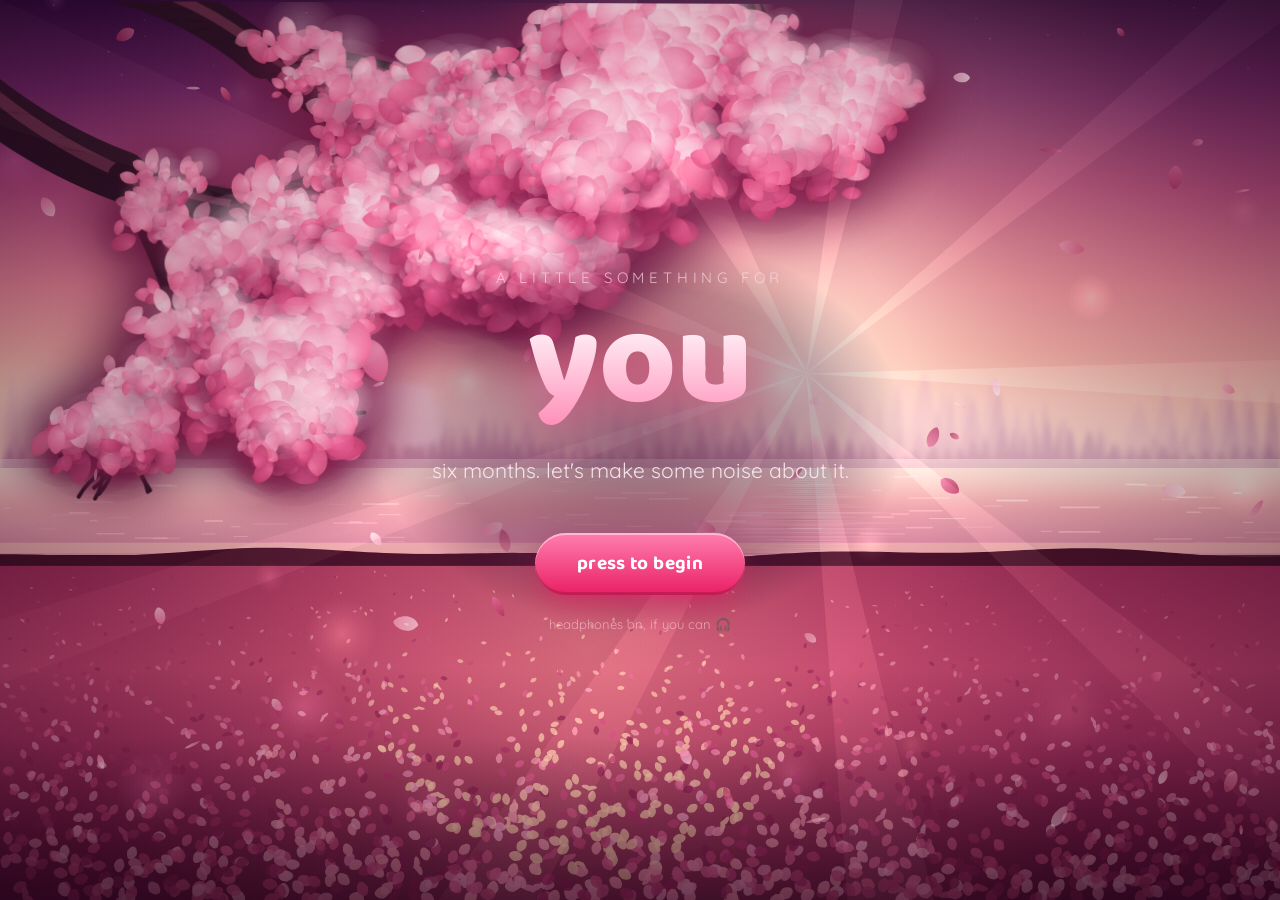
==== index.html @ 4b6cdfad "six month anniversary gift: rhythm game in three acts A love-themed browser game ending in a gift bo" ====
<!DOCTYPE html>
<html lang="en">
<head>
<meta charset="utf-8">
<meta name="viewport" content="width=device-width, initial-scale=1, viewport-fit=cover">
<title>♡</title>
<meta name="description" content="A little something for you.">
<link rel="preconnect" href="https://fonts.googleapis.com">
<link rel="preconnect" href="https://fonts.gstatic.com" crossorigin>
<link href="https://fonts.googleapis.com/css2?family=Baloo+2:wght@500;700;800&family=Quicksand:wght@400;500;600;700&family=Playfair+Display:ital,wght@0,600;0,800;1,600&display=swap" rel="stylesheet">
<link rel="stylesheet" href="style.css">
<link rel="icon" href="data:image/svg+xml,<svg xmlns='http://www.w3.org/2000/svg' viewBox='0 0 100 100'><text y='.9em' font-size='90'>💗</text></svg>">
</head>
<body>

<!-- ============ persistent canvas backdrop ============ -->
<canvas id="scene"></canvas>

<!-- ============ 1. TITLE ============ -->
<section id="screen-title" class="screen is-active">
  <div class="title-inner">
    <p class="eyebrow" data-slot="eyebrow">a little something for</p>
    <h1 class="title-name" data-slot="name">you</h1>
    <p class="title-sub" data-slot="tagline">six months. let's make some noise about it.</p>
    <button id="btn-start" class="btn btn-primary">
      <span>press to begin</span>
    </button>
    <p class="title-hint">headphones on, if you can 🎧</p>
  </div>
</section>

<!-- ============ 2. HOW TO PLAY ============ -->
<section id="screen-howto" class="screen">
  <div class="howto-inner">
    <h2 class="howto-title">how to play</h2>
    <ol class="howto-list">
      <li><b>Hearts float in</b> and shrink toward the big heart in the middle.</li>
      <li><b>Click</b> (or hit <kbd>Space</kbd>) the exact moment a heart lands on it.</li>
      <li>Stay on the beat and the <b>love meter</b> fills.</li>
      <li>Fill it &mdash; but the song is only <b>act one</b>&hellip; 👀🎁</li>
    </ol>
    <button id="btn-play" class="btn btn-primary"><span>i'm ready</span></button>
    <button id="btn-calibrate" class="btn btn-ghost btn-sm">audio feels off? calibrate &rarr;</button>
  </div>
</section>

<!-- ============ 3. GAME HUD ============ -->
<section id="screen-game" class="screen">
  <div class="hud hud-top">
    <div class="meter">
      <div class="meter-label">love meter</div>
      <div class="meter-track">
        <div class="meter-fill" id="meter-fill"></div>
        <div class="meter-shine"></div>
      </div>
      <div class="meter-pct" id="meter-pct">0%</div>
    </div>
  </div>

  <div class="combo-wrap">
    <div class="combo" id="combo"><span id="combo-num">0</span><i>combo</i></div>
  </div>

  <div class="judge" id="judge"></div>

  <div class="hud hud-bottom">
    <div class="countin" id="countin"></div>
  </div>

  <button id="btn-quit" class="btn-quit" title="start over">↺</button>
</section>

<!-- ============ 3.5 STAGE INTERLUDES (acts II & III) ============ -->
<section id="screen-stage" class="screen">
  <div id="stage-card" class="stage-card">
    <h2 class="stage-title"></h2>
    <p class="stage-sub"></p>
  </div>
</section>

<!-- ============ 4. RESULT (miss) ============ -->
<section id="screen-result" class="screen">
  <div class="result-inner">
    <h2 class="result-title" id="result-title">so close!</h2>
    <p class="result-sub" id="result-sub"></p>
    <div class="result-stats" id="result-stats"></div>
    <button id="btn-retry" class="btn btn-primary"><span>one more time</span></button>
  </div>
</section>

<!-- ============ 5. GIFT BOX ============ -->
<section id="screen-gift" class="screen">
  <p class="gift-prompt" id="gift-prompt">you did it. 💗</p>

  <div class="gift-stage">
    <div class="gift-glow" id="gift-glow"></div>

    <!-- the float wrapper bobs; box and bow ride it together -->
    <div class="gift-float" id="gift-float">
      <div class="giftbox" id="giftbox">
        <!-- lid -->
        <div class="lid" id="lid">
          <div class="lid-top"></div>
          <div class="lid-side lid-front"></div>
          <div class="lid-side lid-back"></div>
          <div class="lid-side lid-left"></div>
          <div class="lid-side lid-right"></div>
        </div>

        <!-- ribbon straps: two across the lid top, four wrapping the sides -->
        <div class="ribbons" id="ribbons">
          <div class="ribbon rtop rtop-x"></div>
          <div class="ribbon rtop rtop-y"></div>
          <div class="ribbon rdrop rd-f"></div>
          <div class="ribbon rdrop rd-b"></div>
          <div class="ribbon rdrop rd-l"></div>
          <div class="ribbon rdrop rd-r"></div>
        </div>

        <!-- base -->
        <div class="base">
          <div class="base-face base-front"></div>
          <div class="base-face base-back"></div>
          <div class="base-face base-left"></div>
          <div class="base-face base-right"></div>
          <div class="base-inner"></div>
        </div>
      </div>

      <!-- the bow is a 2D overlay pinned above the lid: the camera never
           moves, so it reads as sitting on the box — and dragging it is
           plain 2D math instead of a fight with rotation matrices -->
      <div class="bow" id="bow">
        <div class="bow-loop bow-l"></div>
        <div class="bow-loop bow-r"></div>
        <div class="bow-tail bow-tl"></div>
        <div class="bow-tail bow-tr"></div>
        <div class="bow-knot"></div>
      </div>
    </div>
  </div>

  <p class="gift-hint" id="gift-hint">drag the bow to untie it</p>
</section>

<!-- ============ 6. REVEAL ============ -->
<section id="screen-reveal" class="screen">
  <div class="reveal-inner">
    <h1 class="reveal-head">
      <span class="rw">HAPPY</span>
      <span class="rw">6&nbsp;MONTH</span>
      <span class="rw rw-gold">ANNIVERSARY</span>
      <span class="rw rw-bang">!!!!</span>
    </h1>

    <p class="reveal-note" data-slot="note"></p>

    <!-- golden ticket -->
    <div class="ticket-wrap">
      <div class="ticket" id="ticket">
        <div class="ticket-shine"></div>
        <div class="ticket-edge ticket-edge-l"></div>
        <div class="ticket-edge ticket-edge-r"></div>
        <div class="ticket-body">
          <div class="ticket-rule"></div>
          <p class="ticket-kicker">✦ GOLDEN TICKET ✦</p>
          <h2 class="ticket-title" data-slot="ticketTitle">ONE&nbsp;KISS</h2>
          <p class="ticket-fine" data-slot="ticketFine">(or more 😉)</p>
          <div class="ticket-rule"></div>
          <p class="ticket-terms" data-slot="ticketTerms">
            This ticket entitles the bearer to redeem the above,
            at any time, in any place, no questions asked.
            Non-transferable. Infinitely renewable. Never expires.
          </p>
          <div class="ticket-foot">
            <span data-slot="ticketSerial">№ 000000</span>
            <span data-slot="ticketSigned">signed, me</span>
          </div>
        </div>
      </div>
    </div>

    <button id="btn-again" class="btn btn-ghost btn-sm">play it again ↺</button>
  </div>
</section>

<!-- ============ calibration ============ -->
<section id="screen-cal" class="screen">
  <div class="cal-inner">
    <h2 class="howto-title">calibration</h2>
    <p class="cal-copy">Tap <kbd>Space</kbd> or click on every beat. I'll measure your delay and correct for it.</p>
    <div class="cal-dot" id="cal-dot"></div>
    <p class="cal-read" id="cal-read">taps: 0</p>
    <div class="cal-btns">
      <button id="btn-cal-save" class="btn btn-primary"><span>save &amp; back</span></button>
      <button id="btn-cal-reset" class="btn btn-ghost btn-sm">reset to 0ms</button>
    </div>
  </div>
</section>

<script src="js/config.js"></script>
<script src="js/audio.js"></script>
<script src="js/song.js"></script>
<script src="js/beatmap.js"></script>
<script src="js/scene.js"></script>
<script src="js/game.js"></script>
<script src="js/stages.js"></script>
<script src="js/gift.js"></script>
<script src="js/main.js"></script>
</body>
</html>
---- style.css ----
/* ==========================================================================
   style.css
   ========================================================================== */

:root{
  --pink:#ff5c94;
  --pink-lt:#ffa8c8;
  --pink-dk:#c8134f;
  --gold:#ffd66b;
  --gold-dk:#c9922a;
  --cream:#fff3f7;
  --ink:#2a0a20;

  --font-disp:'Baloo 2',system-ui,sans-serif;
  --font-body:'Quicksand',system-ui,sans-serif;
  --font-tick:'Playfair Display',Georgia,serif;

  --ease-out:cubic-bezier(.22,.9,.3,1);
  --ease-back:cubic-bezier(.34,1.56,.64,1);
}

*,*::before,*::after{box-sizing:border-box;margin:0;padding:0}

html,body{height:100%}

body{
  font-family:var(--font-body);
  background:#150a2b;
  color:var(--cream);
  overflow:hidden;
  -webkit-font-smoothing:antialiased;
  text-rendering:optimizeLegibility;
  user-select:none;
  -webkit-user-select:none;
  touch-action:manipulation;
}

#scene{position:fixed;inset:0;width:100%;height:100%;z-index:0;display:block}

kbd{
  font-family:var(--font-body);font-weight:700;font-size:.85em;
  background:rgba(255,255,255,.16);border:1px solid rgba(255,255,255,.28);
  border-radius:6px;padding:.1em .45em;
}

/* ==========================================================================
   screens
   ========================================================================== */

.screen{
  position:fixed;inset:0;z-index:2;
  display:flex;align-items:center;justify-content:center;
  flex-direction:column;
  padding:clamp(16px,4vh,48px);
  opacity:0;visibility:hidden;pointer-events:none;
  transform:translateY(14px) scale(.985);
  transition:opacity .5s var(--ease-out),transform .5s var(--ease-out),visibility .5s;
}
.screen.is-active{
  opacity:1;visibility:visible;pointer-events:auto;
  transform:none;
}
/* the game screen must not eat clicks meant for the canvas */
#screen-game{pointer-events:none}
#screen-game .btn-quit{pointer-events:auto}

/* ==========================================================================
   buttons
   ========================================================================== */

.btn{
  position:relative;
  font-family:var(--font-disp);font-weight:700;
  font-size:clamp(15px,1.5vw,19px);
  letter-spacing:.02em;
  border:none;cursor:pointer;
  border-radius:999px;
  padding:.85em 2.2em;
  color:#fff;
  background:linear-gradient(180deg,#ff7fae,#e91e63);
  box-shadow:
    0 2px 0 rgba(255,255,255,.45) inset,
    0 -3px 0 rgba(0,0,0,.16) inset,
    0 12px 28px -8px rgba(233,30,99,.75),
    0 0 0 0 rgba(255,120,170,.6);
  transition:transform .18s var(--ease-back),box-shadow .3s ease,filter .2s ease;
  overflow:hidden;
}
.btn span{position:relative;z-index:1}
.btn::after{
  content:'';position:absolute;inset:0;
  background:linear-gradient(105deg,transparent 35%,rgba(255,255,255,.42) 50%,transparent 65%);
  transform:translateX(-130%);
}
.btn:hover:not(:disabled)::after{transform:translateX(130%);transition:transform .75s var(--ease-out)}
.btn:hover:not(:disabled){transform:translateY(-2px) scale(1.035)}
.btn:active:not(:disabled){transform:translateY(1px) scale(.98)}
.btn:disabled{cursor:default;filter:saturate(.6) brightness(.85)}
.btn.is-loading{animation:pulseBtn 1.1s ease-in-out infinite}
@keyframes pulseBtn{50%{filter:brightness(1.15)}}

.btn-ghost{
  background:transparent;
  box-shadow:0 0 0 1.5px rgba(255,255,255,.35) inset;
  color:rgba(255,255,255,.85);
}
.btn-ghost:hover:not(:disabled){box-shadow:0 0 0 1.5px rgba(255,255,255,.7) inset}
.btn-sm{font-size:13px;padding:.6em 1.4em;font-weight:600}

.btn-quit{
  position:absolute;top:18px;right:18px;
  width:38px;height:38px;border-radius:50%;
  border:1px solid rgba(255,255,255,.25);
  background:rgba(20,0,25,.3);color:rgba(255,255,255,.7);
  font-size:19px;line-height:1;cursor:pointer;
  backdrop-filter:blur(6px);
  transition:.2s;
}
.btn-quit:hover{background:rgba(255,255,255,.16);color:#fff;transform:rotate(-90deg)}

/* ==========================================================================
   1 · title
   ========================================================================== */

.title-inner{
  text-align:center;max-width:640px;
  padding:clamp(28px,5vh,52px) clamp(30px,6vw,80px);
  border-radius:40px;
  /* soft pool of dusk behind the type so it holds up over the bright fog */
  background:radial-gradient(ellipse 62% 58% at 50% 46%,rgba(46,6,38,.52),rgba(46,6,38,.30) 55%,transparent 75%);
}

.eyebrow{
  font-size:clamp(12px,1.4vw,15px);
  letter-spacing:.32em;text-transform:uppercase;
  color:rgba(255,220,235,.72);
  margin-bottom:.9em;
  animation:fadeUp .8s var(--ease-out) both;
}

.title-name{
  font-family:var(--font-disp);font-weight:800;
  font-size:clamp(52px,11vw,132px);
  line-height:.95;
  background:linear-gradient(180deg,#fff 8%,#ffd3e4 45%,#ff8fb8 100%);
  -webkit-background-clip:text;background-clip:text;
  -webkit-text-fill-color:transparent;
  filter:drop-shadow(0 6px 26px rgba(255,60,130,.6));
  margin-bottom:.22em;
  animation:fadeUp .9s .1s var(--ease-out) both;
}

.title-sub{
  font-size:clamp(15px,1.9vw,21px);
  color:rgba(255,235,245,.9);
  margin-bottom:2.2em;line-height:1.5;
  animation:fadeUp .9s .2s var(--ease-out) both;
}

#btn-start{animation:fadeUp .9s .32s var(--ease-out) both}

.title-hint{
  margin-top:1.6em;font-size:13px;
  color:rgba(255,225,240,.55);
  animation:fadeUp .9s .45s var(--ease-out) both;
}

@keyframes fadeUp{from{opacity:0;transform:translateY(22px)}to{opacity:1;transform:none}}

/* ==========================================================================
   2 · how to play
   ========================================================================== */

.howto-inner{
  max-width:520px;text-align:left;
  background:rgba(40,8,45,.42);
  border:1px solid rgba(255,255,255,.14);
  border-radius:24px;
  padding:clamp(24px,4vw,42px);
  backdrop-filter:blur(14px);
  box-shadow:0 30px 70px -30px rgba(0,0,0,.7);
}
.howto-title{
  font-family:var(--font-disp);font-weight:800;
  font-size:clamp(26px,3.4vw,36px);
  text-align:center;margin-bottom:.7em;
  color:#fff;
}
.howto-list{list-style:none;counter-reset:h}
.howto-list li{
  counter-increment:h;
  position:relative;padding-left:2.6em;margin-bottom:1.05em;
  font-size:clamp(14px,1.6vw,16.5px);line-height:1.55;
  color:rgba(255,240,248,.9);
}
.howto-list li::before{
  content:counter(h);
  position:absolute;left:0;top:-.05em;
  width:1.75em;height:1.75em;border-radius:50%;
  display:grid;place-items:center;
  font-family:var(--font-disp);font-weight:700;font-size:.9em;
  background:linear-gradient(180deg,#ff8fb6,#e91e63);
  color:#fff;box-shadow:0 4px 12px -4px rgba(233,30,99,.9);
}
.howto-list b{color:#fff;font-weight:700}
.howto-inner .btn-primary{display:block;margin:1.6em auto .6em}
#btn-calibrate{display:block;margin:0 auto}

/* ==========================================================================
   3 · game hud
   ========================================================================== */

.hud{position:absolute;left:0;right:0;display:flex;justify-content:center;padding:0 20px}
.hud-top{top:clamp(18px,3.5vh,34px)}
.hud-bottom{bottom:clamp(24px,6vh,60px)}

.meter{
  width:min(560px,80vw);text-align:center;
  padding:11px 26px 13px;border-radius:22px;
  /* the canopy sits right behind this — it needs its own ground to read on */
  background:rgba(28,4,26,.36);
  border:1px solid rgba(255,255,255,.11);
  backdrop-filter:blur(10px);
}
.meter-label{
  font-size:11px;letter-spacing:.3em;text-transform:uppercase;
  color:rgba(255,225,240,.82);margin-bottom:.65em;
  text-shadow:0 1px 5px rgba(40,0,30,.95),0 0 14px rgba(40,0,30,.8);
}
.meter-track{
  position:relative;height:16px;border-radius:999px;
  background:rgba(30,0,30,.42);
  border:1px solid rgba(255,255,255,.24);
  overflow:hidden;
  box-shadow:0 6px 20px -8px rgba(0,0,0,.7);
}
.meter-fill{
  position:absolute;inset:0 auto 0 0;width:0;
  border-radius:999px;
  background:linear-gradient(90deg,#ff9ec4,#ff3d7f 55%,#ff6ea8);
  box-shadow:0 0 18px rgba(255,70,140,.9);
  transition:width .16s var(--ease-out);
}
.meter-fill.full{
  background:linear-gradient(90deg,#ffd66b,#fff1b8 50%,#ffd66b);
  box-shadow:0 0 26px rgba(255,214,107,1);
  animation:meterFull .9s ease-in-out infinite;
}
@keyframes meterFull{50%{filter:brightness(1.25)}}
.meter-shine{
  position:absolute;inset:0;border-radius:999px;pointer-events:none;
  background:linear-gradient(180deg,rgba(255,255,255,.35),transparent 55%);
}
.meter-pct{
  margin-top:.5em;font-family:var(--font-disp);font-weight:700;
  font-size:14px;color:rgba(255,235,245,.95);
  font-variant-numeric:tabular-nums;
  text-shadow:0 1px 5px rgba(40,0,30,.95),0 0 14px rgba(40,0,30,.8);
}

.combo-wrap{
  position:absolute;left:50%;top:50%;
  transform:translate(-50%,-50%) translateY(clamp(150px,20vh,230px));
  pointer-events:none;
}
.combo{
  display:flex;flex-direction:column;align-items:center;gap:.1em;
  opacity:0;transform:scale(.7);
  transition:opacity .25s ease,transform .25s var(--ease-back);
}
.combo.on{opacity:1;transform:none}
.combo span{
  font-family:var(--font-disp);font-weight:800;
  font-size:clamp(38px,5.5vw,62px);line-height:1;
  color:#fff;
  text-shadow:0 0 24px rgba(255,90,150,.95),0 4px 0 rgba(200,19,79,.6),0 3px 18px rgba(74,0,46,.8);
  font-variant-numeric:tabular-nums;
}
.combo i{
  font-style:normal;font-size:11px;letter-spacing:.34em;text-transform:uppercase;
  color:rgba(255,220,235,.78);
}
.combo.bump span{animation:comboBump .32s var(--ease-back)}
@keyframes comboBump{0%{transform:scale(1.42) rotate(-3deg)}100%{transform:none}}

.judge{
  position:absolute;left:50%;top:50%;
  transform:translate(-50%,-50%) translateY(clamp(-230px,-19vh,-140px));
  font-family:var(--font-disp);font-weight:800;
  font-size:clamp(24px,3.6vw,44px);
  letter-spacing:.04em;
  opacity:0;pointer-events:none;white-space:nowrap;
}
.judge.pop{animation:judgePop .62s var(--ease-out)}
@keyframes judgePop{
  0%{opacity:0;transform:translate(-50%,-50%) translateY(clamp(-210px,-17vh,-124px)) scale(.6)}
  22%{opacity:1;transform:translate(-50%,-50%) translateY(clamp(-236px,-19.5vh,-146px)) scale(1.12)}
  60%{opacity:1}
  100%{opacity:0;transform:translate(-50%,-50%) translateY(clamp(-268px,-23vh,-172px)) scale(1)}
}
.j-perfect{color:#fff6a8;text-shadow:0 0 30px rgba(255,214,80,1),0 3px 0 rgba(180,120,0,.5),0 2px 16px rgba(74,0,46,.85)}
.j-great{color:#ffd9ea;text-shadow:0 0 24px rgba(255,120,190,1),0 2px 14px rgba(74,0,46,.85)}
.j-good{color:#e6f0ff;text-shadow:0 0 18px rgba(160,200,255,.9),0 2px 14px rgba(74,0,46,.85)}
.j-miss,.j-stray{color:rgba(255,232,240,.85);font-size:clamp(18px,2.4vw,28px);text-shadow:0 2px 12px rgba(74,0,46,.9)}

.countin{
  font-family:var(--font-disp);font-size:clamp(26px,4vw,44px);
  letter-spacing:.25em;color:rgba(255,255,255,.9);
  opacity:0;transition:opacity .2s;
  text-shadow:0 0 22px rgba(255,90,150,.9);
}
.countin.on{opacity:1}

/* ==========================================================================
   3.5 · stage interludes
   ========================================================================== */

/* the stage screen itself is transparent — gameplay happens on the overlay
   canvas; only the act cards live in the DOM */
#screen-stage{pointer-events:none;background:none}

.stage-card{
  text-align:center;
  padding:clamp(22px,4vw,40px) clamp(34px,6vw,64px);
  border-radius:26px;
  background:rgba(40,4,34,.62);
  border:1px solid rgba(255,255,255,.16);
  backdrop-filter:blur(12px);
  box-shadow:0 30px 80px -30px rgba(0,0,0,.8);
  opacity:0;transform:translateY(16px) scale(.94);
  transition:opacity .38s var(--ease-out),transform .38s var(--ease-back);
}
.stage-card.on{opacity:1;transform:none}
.stage-title{
  font-family:var(--font-disp);font-weight:800;
  font-size:clamp(28px,4.2vw,44px);color:#fff;
  text-shadow:0 0 26px rgba(255,90,150,.9);
  margin-bottom:.2em;
}
.stage-sub{
  font-size:clamp(14px,1.7vw,17px);
  color:rgba(255,238,246,.92);
}

/* ==========================================================================
   4 · result
   ========================================================================== */

.result-inner{
  text-align:center;max-width:560px;
  background:rgba(40,8,45,.45);
  border:1px solid rgba(255,255,255,.14);
  border-radius:24px;padding:clamp(26px,4vw,44px);
  backdrop-filter:blur(14px);
  box-shadow:0 30px 70px -30px rgba(0,0,0,.7);
}
.result-title{
  font-family:var(--font-disp);font-weight:800;
  font-size:clamp(30px,4.4vw,46px);color:#fff;margin-bottom:.25em;
}
.result-sub{color:rgba(255,235,245,.82);margin-bottom:1.6em;font-size:15px}
.result-stats{
  display:flex;flex-wrap:wrap;justify-content:center;gap:.7em;margin-bottom:1.8em;
}
.stat{
  min-width:78px;padding:.7em .5em;border-radius:14px;
  background:rgba(255,255,255,.08);
  border:1px solid rgba(255,255,255,.12);
}
.stat b{
  display:block;font-family:var(--font-disp);font-size:22px;color:#fff;
  font-variant-numeric:tabular-nums;
}
.stat i{
  display:block;font-style:normal;font-size:10.5px;letter-spacing:.14em;
  text-transform:uppercase;color:rgba(255,225,240,.65);margin-top:.25em;
}

/* ==========================================================================
   5 · the gift box  (3-D)
   ========================================================================== */

#screen-gift{gap:clamp(18px,4vh,44px)}

.gift-prompt{
  font-family:var(--font-disp);font-weight:700;
  font-size:clamp(22px,3.2vw,34px);color:#fff;
  text-shadow:0 0 26px rgba(255,90,150,.85);
  transition:opacity .4s ease,transform .4s ease;
}
.gift-prompt.hide{opacity:0;transform:translateY(-12px)}

.gift-stage{
  position:relative;
  width:min(360px,80vw);height:min(340px,44vh);
  perspective:1200px;
  display:grid;place-items:center;
}

.gift-glow{
  position:absolute;left:50%;top:44%;
  width:340px;height:340px;transform:translate(-50%,-50%);
  border-radius:50%;opacity:0;pointer-events:none;
  background:radial-gradient(circle,rgba(255,245,200,.95) 0%,rgba(255,190,120,.5) 32%,rgba(255,120,180,0) 68%);
  transition:opacity .35s ease;
}
.gift-glow.on{opacity:1;animation:glowOut 1.4s var(--ease-out) forwards}
@keyframes glowOut{
  0%{opacity:1;transform:translate(-50%,-50%) scale(.4)}
  45%{opacity:1;transform:translate(-50%,-50%) scale(1.5)}
  100%{opacity:.35;transform:translate(-50%,-50%) scale(2.4)}
}

.gift-float{
  position:relative;width:220px;height:220px;
  animation:boxIn 1s var(--ease-back) both,boxFloat 5s ease-in-out 1s infinite;
}
@keyframes boxIn{
  from{opacity:0;transform:translateY(70px) scale(.7)}
  to{opacity:1;transform:none}
}
@keyframes boxFloat{
  50%{transform:translateY(-12px)}
}

.giftbox{
  position:absolute;inset:0;
  transform-style:preserve-3d;
  transform:rotateX(16deg) rotateY(-22deg);
}

/* --- base ------------------------------------------------------------- */
.base{
  position:absolute;left:50%;top:50%;
  width:220px;height:150px;
  transform-style:preserve-3d;
  transform:translate(-50%,-50%) translateY(16px);
}
.base-face{
  position:absolute;left:0;top:0;width:220px;height:150px;
  background:linear-gradient(170deg,#ff6fa4 0%,#ee2f70 55%,#c1114c 100%);
  box-shadow:0 0 0 1px rgba(255,180,210,.35) inset;
}
.base-front{transform:translateZ(110px)}
.base-back{transform:translateZ(-110px) rotateY(180deg);filter:brightness(.6)}
.base-left{transform:rotateY(-90deg) translateZ(110px);filter:brightness(.74)}
.base-right{transform:rotateY(90deg) translateZ(110px);filter:brightness(.86)}
.base-inner{
  position:absolute;left:50%;top:50%;width:216px;height:216px;
  margin:-108px 0 0 -108px;
  transform:translateY(68px) rotateX(-90deg);
  background:radial-gradient(ellipse at 50% 45%,#4a0f2c 0%,#26061a 70%);
  box-shadow:0 0 60px rgba(255,200,120,.0) inset;
  transition:box-shadow .5s ease;
}
.giftbox.is-open .base-inner{box-shadow:0 0 90px 20px rgba(255,225,150,.85) inset}

/* --- lid -------------------------------------------------------------- */
.lid{
  position:absolute;left:50%;top:50%;
  width:238px;height:46px;
  transform-style:preserve-3d;
  transform:translate(-50%,-50%) translateY(-82px);
  cursor:grab;
  will-change:transform;
}
.lid.grabbed{cursor:grabbing}
.lid-side{
  position:absolute;left:0;top:0;width:238px;height:46px;
  background:linear-gradient(170deg,#ff85b3 0%,#f4407c 60%,#cf1858 100%);
  box-shadow:0 0 0 1px rgba(255,190,215,.4) inset;
}
.lid-front{transform:translateZ(119px)}
.lid-back{transform:translateZ(-119px) rotateY(180deg);filter:brightness(.6)}
.lid-left{transform:rotateY(-90deg) translateZ(119px);filter:brightness(.74)}
.lid-right{transform:rotateY(90deg) translateZ(119px);filter:brightness(.86)}
.lid-top{
  position:absolute;left:50%;top:50%;width:238px;height:238px;
  margin:-119px 0 0 -119px;
  transform:translateY(-23px) rotateX(-90deg);
  background:
    radial-gradient(ellipse at 32% 26%,rgba(255,255,255,.5) 0%,rgba(255,255,255,0) 52%),
    linear-gradient(140deg,#ff8ab6 0%,#f4457f 55%,#d31e5e 100%);
  box-shadow:0 0 0 1px rgba(255,200,220,.45) inset;
}

/* --- ribbons -----------------------------------------------------------
   Origin sits at the giftbox centre. Lid top plane is y = -105; the box
   bottom is y = +91, so the side drops are 196 tall. Each strap is its own
   plane, placed with an explicit 3D transform.
   ---------------------------------------------------------------------- */
.ribbons{
  position:absolute;left:50%;top:50%;width:0;height:0;
  transform-style:preserve-3d;
}
.ribbon{
  position:absolute;
  background:linear-gradient(90deg,#e8ad35 0%,#ffdf8a 30%,#ffcf55 50%,#ffdf8a 70%,#e8ad35 100%);
  box-shadow:0 0 0 1px rgba(255,246,214,.5) inset;
  transition:transform .8s var(--ease-out),opacity .7s ease;
}
/* two straps lying flat on the lid top */
.rtop-x{
  left:-119px;top:-19px;width:238px;height:38px;
  transform:translateY(-106px) rotateX(-90deg);
  background:linear-gradient(180deg,#e8ad35 0%,#ffdf8a 30%,#ffcf55 50%,#ffdf8a 70%,#e8ad35 100%);
}
.rtop-y{
  left:-19px;top:-119px;width:38px;height:238px;
  transform:translateY(-106px) rotateX(-90deg);
}
/* four drops wrapping the sides, one per face */
.rdrop{left:-19px;top:-105px;width:38px;height:196px}
.rd-f{transform:translateZ(120px)}
.rd-b{transform:translateZ(-120px) rotateY(180deg)}
.rd-l{transform:rotateY(-90deg) translateZ(120px)}
.rd-r{transform:rotateY(90deg) translateZ(120px);filter:brightness(.88)}
.rd-b{filter:brightness(.6)}
.rd-l{filter:brightness(.72)}

/* untie: top straps whip away in-plane, drops fall off their faces */
.ribbons.untied .rtop-x{transform:translateY(-106px) rotateX(-90deg) translateX(-520px) rotateZ(-30deg);opacity:0}
.ribbons.untied .rtop-y{transform:translateY(-106px) rotateX(-90deg) translateY(540px) rotateZ(24deg);opacity:0}
.ribbons.untied .rd-f{transform:translateZ(120px) translateY(330px) rotateZ(-16deg);opacity:0}
.ribbons.untied .rd-b{transform:translateZ(-120px) rotateY(180deg) translateY(330px) rotateZ(12deg);opacity:0}
.ribbons.untied .rd-l{transform:rotateY(-90deg) translateZ(120px) translateY(330px) rotateZ(18deg);opacity:0}
.ribbons.untied .rd-r{transform:rotateY(90deg) translateZ(120px) translateY(330px) rotateZ(-14deg);opacity:0}

/* --- the bow (2D overlay riding the float wrapper) --------------------- */
.bow{
  position:absolute;left:50.5%;top:-2px;
  width:0;height:0;
  transform:translate(-50%,-50%);
  cursor:grab;z-index:6;
  filter:drop-shadow(0 8px 16px rgba(40,0,30,.5));
}
.bow.grabbed{cursor:grabbing}
.bow::after{           /* generous invisible grab target */
  content:'';position:absolute;left:-78px;top:-58px;width:156px;height:116px;
}
.bow-loop{
  position:absolute;width:72px;height:52px;
  background:
    radial-gradient(ellipse at 50% 52%,rgba(140,84,6,.85) 0%,rgba(140,84,6,0) 42%),
    linear-gradient(150deg,#fff0bb,#ffd257 48%,#d99c18);
  box-shadow:0 0 0 1.5px rgba(255,246,214,.55) inset;
}
.bow-l{left:-76px;top:-30px;border-radius:72% 28% 55% 45%/68% 62% 38% 32%;transform:rotate(-16deg) skewY(4deg)}
.bow-r{left:4px;top:-30px;border-radius:28% 72% 45% 55%/62% 68% 32% 38%;transform:rotate(16deg) skewY(-4deg)}
.bow-tail{
  position:absolute;width:26px;height:58px;
  background:linear-gradient(180deg,#ffd257,#c98f12);
  box-shadow:0 0 0 1px rgba(255,246,214,.4) inset;
  clip-path:polygon(0 0,100% 0,88% 78%,50% 100%,12% 78%);
}
.bow-tl{left:-33px;top:6px;transform:rotate(20deg) skewX(-6deg)}
.bow-tr{left:7px;top:6px;transform:rotate(-20deg) skewX(6deg)}
.bow-knot{
  position:absolute;left:-16px;top:-16px;width:32px;height:32px;
  border-radius:46%;
  background:radial-gradient(circle at 35% 30%,#fff3c4,#ffcb44 52%,#c2870d);
  box-shadow:0 0 0 1.5px rgba(255,246,214,.6) inset,0 2px 6px rgba(80,40,0,.4);
}
.bow.nudge{animation:bowNudge .5s ease}
@keyframes bowNudge{
  0%,100%{transform:translate(-50%,-50%)}
  20%{transform:translate(-50%,-50%) rotate(-11deg) scale(1.1)}
  55%{transform:translate(-50%,-50%) rotate(9deg) scale(1.08)}
}

.gift-hint{
  font-size:14px;letter-spacing:.06em;
  color:rgba(255,235,245,.78);
  transition:opacity .35s ease,transform .35s ease;
  animation:hintBob 2.4s ease-in-out infinite;
}
.gift-hint.hide{opacity:0;transform:translateY(8px)}
@keyframes hintBob{50%{transform:translateY(-4px)}}

/* ==========================================================================
   6 · the reveal
   ========================================================================== */

#screen-reveal{overflow-y:auto;justify-content:flex-start;padding-top:clamp(24px,6vh,72px)}
.reveal-inner{text-align:center;max-width:760px;margin:auto;width:100%}

.reveal-head{
  font-family:var(--font-disp);font-weight:800;
  line-height:.98;letter-spacing:-.01em;
  margin-bottom:.55em;
}
.reveal-head .rw{
  display:block;
  font-size:clamp(34px,7.4vw,86px);
  opacity:0;
  animation:wordIn .78s var(--ease-back) both;
  background:linear-gradient(180deg,#fff 10%,#ffd9e8 55%,#ff9bc2 100%);
  -webkit-background-clip:text;background-clip:text;
  -webkit-text-fill-color:transparent;
  filter:drop-shadow(0 6px 24px rgba(255,60,130,.55));
}
.reveal-head .rw:nth-child(1){animation-delay:.05s}
.reveal-head .rw:nth-child(2){animation-delay:.19s}
.reveal-head .rw:nth-child(3){animation-delay:.33s}
.reveal-head .rw:nth-child(4){animation-delay:.47s}
.rw-gold{
  background:linear-gradient(180deg,#fff6c9 8%,#ffd66b 48%,#e0a422 100%)!important;
  -webkit-background-clip:text!important;background-clip:text!important;
  filter:drop-shadow(0 6px 26px rgba(255,200,80,.7))!important;
}
.rw-bang{font-size:clamp(30px,6vw,68px)!important;letter-spacing:.06em}
@keyframes wordIn{
  from{opacity:0;transform:translateY(38px) scale(.86) rotate(-2deg)}
  to{opacity:1;transform:none}
}

.reveal-note{
  font-size:clamp(15px,1.9vw,19px);line-height:1.65;
  color:rgba(255,238,246,.92);
  max-width:34em;margin:0 auto clamp(28px,5vh,52px);
  animation:fadeUp .9s .75s var(--ease-out) both;
}

/* --- golden ticket ----------------------------------------------------- */
.ticket-wrap{perspective:1000px;margin-bottom:clamp(20px,4vh,40px)}

.ticket{
  position:relative;
  width:min(520px,90vw);margin:0 auto;
  padding:4px;
  border-radius:14px;
  /* Warm amber rather than lemon — yellow this pale reads green against the
     pink background, which is what made the first pass look sickly. */
  background:linear-gradient(135deg,#8a4f0c 0%,#ffdca0 15%,#eda23a 33%,#fff1d2 50%,#e8992f 67%,#ffdca0 85%,#8a4f0c 100%);
  box-shadow:
    0 26px 60px -22px rgba(0,0,0,.85),
    0 0 48px rgba(255,170,70,.5),
    0 1px 0 rgba(255,255,255,.6) inset;
  overflow:hidden;
  transform-style:preserve-3d;
  opacity:0;
}
.ticket.in{animation:ticketIn 1.05s .95s var(--ease-back) both,ticketBob 6s 2s ease-in-out infinite}
@keyframes ticketIn{
  from{opacity:0;transform:translateY(90px) rotateX(52deg) scale(.82)}
  to{opacity:1;transform:none}
}
@keyframes ticketBob{50%{transform:translateY(-8px) rotateZ(-.6deg)}}

.ticket-shine{
  position:absolute;inset:0;pointer-events:none;z-index:3;
  background:linear-gradient(105deg,transparent 38%,rgba(255,255,255,.72) 50%,transparent 62%);
  transform:translateX(-120%);
  animation:shineSweep 3.6s 2.2s var(--ease-out) infinite;
}
@keyframes shineSweep{0%{transform:translateX(-120%)}55%,100%{transform:translateX(120%)}}

/* the punched-out ticket notches */
.ticket-edge{
  position:absolute;top:50%;width:26px;height:26px;border-radius:50%;
  background:#3a0f34;
  transform:translateY(-50%);z-index:2;
  box-shadow:0 0 0 1px rgba(0,0,0,.3) inset;
}
.ticket-edge-l{left:-13px}
.ticket-edge-r{right:-13px}

.ticket-body{
  position:relative;z-index:1;
  border-radius:10px;
  padding:clamp(20px,4vw,34px) clamp(22px,5vw,46px);
  background:
    repeating-linear-gradient(45deg,rgba(255,241,214,.22) 0 2px,transparent 2px 7px),
    linear-gradient(165deg,#fff4de 0%,#ffe2ac 44%,#f3c072 100%);
  color:#5c3403;
  box-shadow:0 0 0 1.5px rgba(150,95,12,.55) inset;
  font-family:var(--font-tick);
  text-align:center;
}
.ticket-rule{
  height:2px;margin:0 auto;width:72%;
  background:linear-gradient(90deg,transparent,rgba(150,92,12,.6),transparent);
}
.ticket-kicker{
  font-family:var(--font-body);font-weight:700;
  font-size:clamp(10px,1.3vw,12px);letter-spacing:.42em;
  color:#8a530a;margin:.95em 0 .35em;
}
.ticket-title{
  font-family:var(--font-tick);font-weight:800;
  font-size:clamp(34px,6.4vw,60px);
  line-height:1.05;letter-spacing:.02em;
  color:#4d2a01;
  text-shadow:0 1px 0 rgba(255,255,255,.8),0 3px 10px rgba(150,92,10,.3);
}
.ticket-fine{
  font-family:var(--font-tick);font-style:italic;
  font-size:clamp(15px,2.2vw,21px);
  color:#7d4d06;margin:.15em 0 .9em;
}
.ticket-terms{
  font-family:var(--font-body);font-weight:500;
  font-size:clamp(10.5px,1.35vw,12.5px);
  line-height:1.65;letter-spacing:.02em;
  color:#7f5210;
  max-width:33em;margin:1em auto 0;
}
.ticket-foot{
  display:flex;justify-content:space-between;align-items:baseline;
  margin-top:1.5em;padding-top:.9em;
  border-top:1px dashed rgba(150,98,15,.5);
  font-family:var(--font-body);font-weight:600;
  font-size:clamp(10px,1.25vw,12px);letter-spacing:.16em;
  color:#8a530a;text-transform:uppercase;
}

#btn-again{animation:fadeUp .8s 2.4s var(--ease-out) both}

/* ==========================================================================
   calibration
   ========================================================================== */

.cal-inner{
  text-align:center;max-width:460px;
  background:rgba(40,8,45,.45);
  border:1px solid rgba(255,255,255,.14);
  border-radius:24px;padding:clamp(26px,4vw,42px);
  backdrop-filter:blur(14px);
}
.cal-copy{font-size:15px;line-height:1.6;color:rgba(255,235,245,.85);margin-bottom:1.8em}
.cal-dot{
  width:96px;height:96px;border-radius:50%;margin:0 auto 1.2em;
  background:radial-gradient(circle at 35% 32%,#ff9ec4,#e91e63);
  box-shadow:0 0 0 2px rgba(255,255,255,.3) inset;
  cursor:pointer;
}
.cal-dot.hit{animation:calPing .28s var(--ease-out)}
@keyframes calPing{
  0%{transform:scale(1);box-shadow:0 0 0 2px rgba(255,255,255,.3) inset,0 0 0 0 rgba(255,120,170,.8)}
  100%{transform:scale(1.14);box-shadow:0 0 0 2px rgba(255,255,255,.3) inset,0 0 0 26px rgba(255,120,170,0)}
}
.cal-read{
  font-family:var(--font-disp);font-weight:700;font-size:16px;
  color:#fff;margin-bottom:1.6em;font-variant-numeric:tabular-nums;
}
.cal-btns{display:flex;flex-direction:column;gap:.7em;align-items:center}

/* ==========================================================================
   small screens / reduced motion
   ========================================================================== */

@media (max-width:640px){
  .gift-stage{width:min(300px,86vw)}
  .gift-float{transform-origin:50% 60%;scale:.8}
  .combo-wrap{transform:translate(-50%,-50%) translateY(150px)}
}

@media (prefers-reduced-motion:reduce){
  *,*::before,*::after{animation-duration:.01ms!important;animation-iteration-count:1!important}
  .screen{transition-duration:.2s}
}
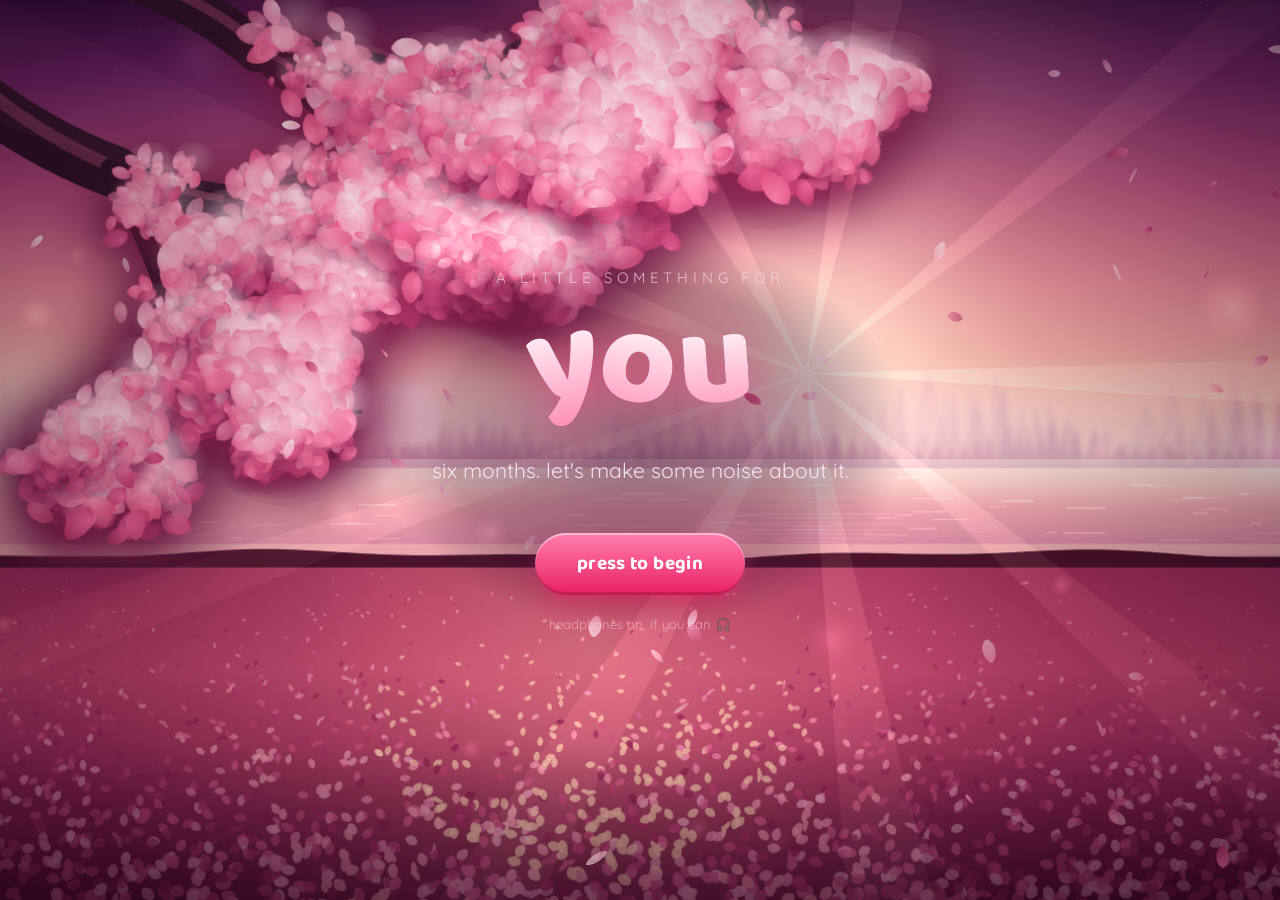
==== commit 2b4b29fd: "juice pass: kiai fever, parallax, floaters, anime.js choreography Act I now runs osu-style kiai duri" ====
--- a/index.html
+++ b/index.html
@@ -198,6 +198,7 @@
   </div>
 </section>
 
+<script src="js/vendor/anime.min.js"></script>
 <script src="js/config.js"></script>
 <script src="js/audio.js"></script>
 <script src="js/song.js"></script>
@@ -206,6 +207,7 @@
 <script src="js/game.js"></script>
 <script src="js/stages.js"></script>
 <script src="js/gift.js"></script>
+<script src="js/fx.js"></script>
 <script src="js/main.js"></script>
 </body>
 </html>
--- a/style.css
+++ b/style.css
@@ -96,6 +96,14 @@
 .btn:hover:not(:disabled){transform:translateY(-2px) scale(1.035)}
 .btn:active:not(:disabled){transform:translateY(1px) scale(.98)}
 .btn:disabled{cursor:default;filter:saturate(.6) brightness(.85)}
+.btn-primary{animation:btnBreathe 2.6s ease-in-out infinite}
+@keyframes btnBreathe{
+  50%{box-shadow:
+    0 2px 0 rgba(255,255,255,.45) inset,
+    0 -3px 0 rgba(0,0,0,.16) inset,
+    0 12px 34px -6px rgba(233,30,99,.9),
+    0 0 30px 2px rgba(255,120,170,.5)}
+}
 .btn.is-loading{animation:pulseBtn 1.1s ease-in-out infinite}
 @keyframes pulseBtn{50%{filter:brightness(1.15)}}
 
@@ -123,6 +131,7 @@
    ========================================================================== */
 
 .title-inner{
+  will-change:transform;
   text-align:center;max-width:640px;
   padding:clamp(28px,5vh,52px) clamp(30px,6vw,80px);
   border-radius:40px;
@@ -135,7 +144,6 @@
   letter-spacing:.32em;text-transform:uppercase;
   color:rgba(255,220,235,.72);
   margin-bottom:.9em;
-  animation:fadeUp .8s var(--ease-out) both;
 }
 
 .title-name{
@@ -147,22 +155,25 @@
   -webkit-text-fill-color:transparent;
   filter:drop-shadow(0 6px 26px rgba(255,60,130,.6));
   margin-bottom:.22em;
-  animation:fadeUp .9s .1s var(--ease-out) both;
+}
+/* fx.js splits the name into .ch spans so anime.js can stagger them;
+   each span needs its own clipped gradient */
+.title-name .ch{
+  display:inline-block;white-space:pre;
+  background:linear-gradient(180deg,#fff 8%,#ffd3e4 45%,#ff8fb8 100%);
+  -webkit-background-clip:text;background-clip:text;
+  -webkit-text-fill-color:transparent;
 }
 
 .title-sub{
   font-size:clamp(15px,1.9vw,21px);
   color:rgba(255,235,245,.9);
   margin-bottom:2.2em;line-height:1.5;
-  animation:fadeUp .9s .2s var(--ease-out) both;
-}
-
-#btn-start{animation:fadeUp .9s .32s var(--ease-out) both}
+}
 
 .title-hint{
   margin-top:1.6em;font-size:13px;
   color:rgba(255,225,240,.55);
-  animation:fadeUp .9s .45s var(--ease-out) both;
 }
 
 @keyframes fadeUp{from{opacity:0;transform:translateY(22px)}to{opacity:1;transform:none}}
@@ -247,6 +258,15 @@
   animation:meterFull .9s ease-in-out infinite;
 }
 @keyframes meterFull{50%{filter:brightness(1.25)}}
+.meter-track.fever{border-color:rgba(255,214,110,.65);box-shadow:0 0 22px -2px rgba(255,190,80,.55)}
+.meter-track.fever .meter-fill{
+  background:linear-gradient(90deg,#ffd66b,#ff9e58 45%,#ffd66b);
+  background-size:200% 100%;
+  box-shadow:0 0 22px rgba(255,190,80,.95);
+  animation:feverFlow 1.1s linear infinite;
+}
+@keyframes feverFlow{to{background-position:-200% 0}}
+
 .meter-shine{
   position:absolute;inset:0;border-radius:999px;pointer-events:none;
   background:linear-gradient(180deg,rgba(255,255,255,.35),transparent 55%);
@@ -593,36 +613,29 @@
   display:block;
   font-size:clamp(34px,7.4vw,86px);
   opacity:0;
-  animation:wordIn .78s var(--ease-back) both;
   background:linear-gradient(180deg,#fff 10%,#ffd9e8 55%,#ff9bc2 100%);
   -webkit-background-clip:text;background-clip:text;
   -webkit-text-fill-color:transparent;
   filter:drop-shadow(0 6px 24px rgba(255,60,130,.55));
 }
-.reveal-head .rw:nth-child(1){animation-delay:.05s}
-.reveal-head .rw:nth-child(2){animation-delay:.19s}
-.reveal-head .rw:nth-child(3){animation-delay:.33s}
-.reveal-head .rw:nth-child(4){animation-delay:.47s}
 .rw-gold{
   background:linear-gradient(180deg,#fff6c9 8%,#ffd66b 48%,#e0a422 100%)!important;
   -webkit-background-clip:text!important;background-clip:text!important;
   filter:drop-shadow(0 6px 26px rgba(255,200,80,.7))!important;
 }
 .rw-bang{font-size:clamp(30px,6vw,68px)!important;letter-spacing:.06em}
-@keyframes wordIn{
-  from{opacity:0;transform:translateY(38px) scale(.86) rotate(-2deg)}
-  to{opacity:1;transform:none}
-}
-
 .reveal-note{
   font-size:clamp(15px,1.9vw,19px);line-height:1.65;
   color:rgba(255,238,246,.92);
   max-width:34em;margin:0 auto clamp(28px,5vh,52px);
-  animation:fadeUp .9s .75s var(--ease-out) both;
+  opacity:0;
 }
 
 /* --- golden ticket ----------------------------------------------------- */
-.ticket-wrap{perspective:1000px;margin-bottom:clamp(20px,4vh,40px)}
+.ticket-wrap{
+  perspective:1000px;margin-bottom:clamp(20px,4vh,40px);
+  transform-style:preserve-3d;will-change:transform;
+}
 
 .ticket{
   position:relative;
@@ -640,19 +653,15 @@
   transform-style:preserve-3d;
   opacity:0;
 }
-.ticket.in{animation:ticketIn 1.05s .95s var(--ease-back) both,ticketBob 6s 2s ease-in-out infinite}
-@keyframes ticketIn{
-  from{opacity:0;transform:translateY(90px) rotateX(52deg) scale(.82)}
-  to{opacity:1;transform:none}
-}
+.ticket.settled{animation:ticketBob 6s .4s ease-in-out infinite}
 @keyframes ticketBob{50%{transform:translateY(-8px) rotateZ(-.6deg)}}
 
 .ticket-shine{
   position:absolute;inset:0;pointer-events:none;z-index:3;
   background:linear-gradient(105deg,transparent 38%,rgba(255,255,255,.72) 50%,transparent 62%);
   transform:translateX(-120%);
-  animation:shineSweep 3.6s 2.2s var(--ease-out) infinite;
-}
+}
+.ticket.settled .ticket-shine{animation:shineSweep 3.6s .8s var(--ease-out) infinite}
 @keyframes shineSweep{0%{transform:translateX(-120%)}55%,100%{transform:translateX(120%)}}
 
 /* the punched-out ticket notches */
@@ -714,7 +723,7 @@
   color:#8a530a;text-transform:uppercase;
 }
 
-#btn-again{animation:fadeUp .8s 2.4s var(--ease-out) both}
+#btn-again{opacity:0}
 
 /* ==========================================================================
    calibration
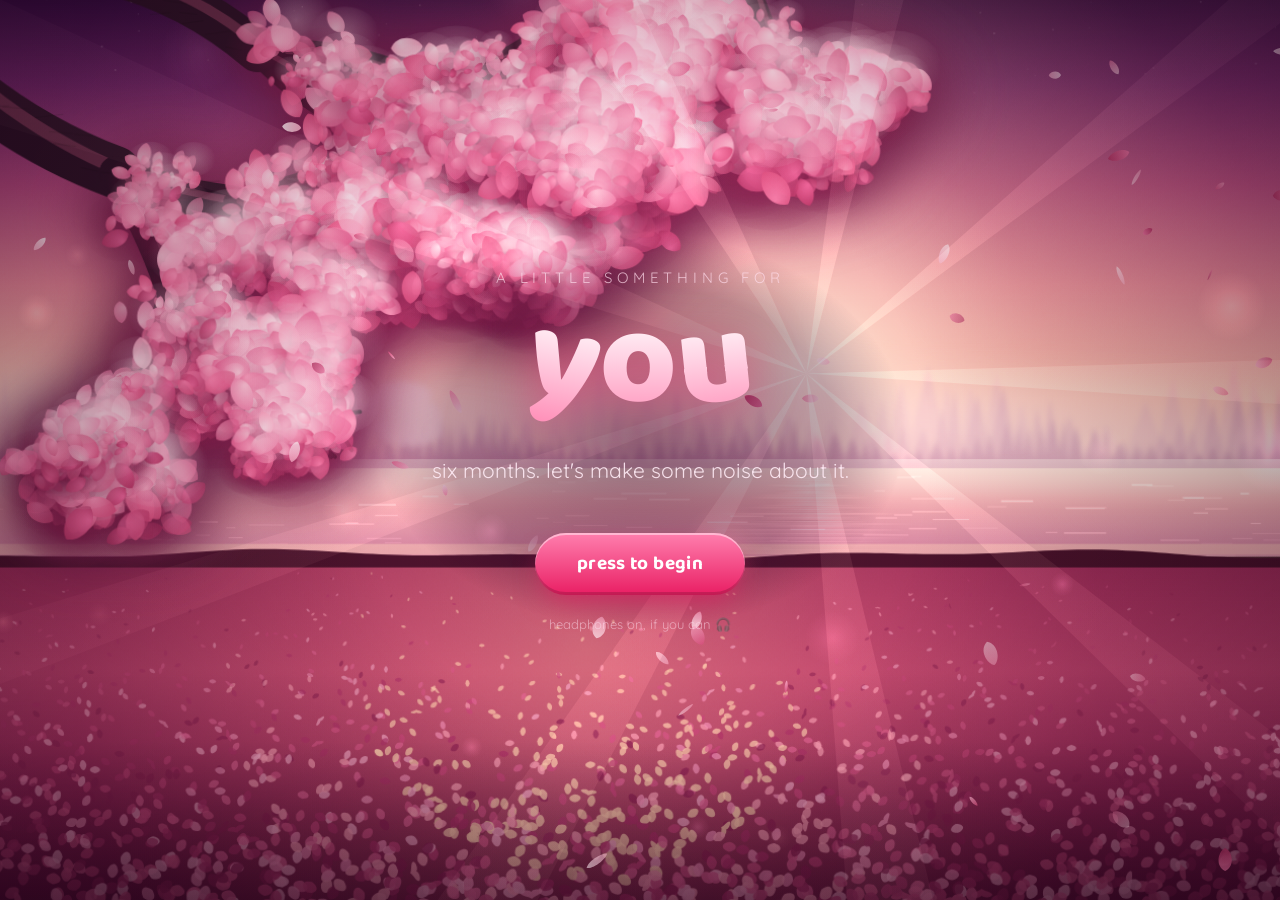
==== commit 81d4451a: "the song is the level: 128BPM drops, neon heart tunnel, phased gameplay Full rebuild of act I around" ====
--- a/index.html
+++ b/index.html
@@ -37,7 +37,8 @@
       <li><b>Hearts float in</b> and shrink toward the big heart in the middle.</li>
       <li><b>Click</b> (or hit <kbd>Space</kbd>) the exact moment a heart lands on it.</li>
       <li>Stay on the beat and the <b>love meter</b> fills.</li>
-      <li>Fill it &mdash; but the song is only <b>act one</b>&hellip; 👀🎁</li>
+      <li>The song <b>changes the rules</b> as it builds &mdash; tunnel, catch,
+          finale. Watch for the banners. 👀🎁</li>
     </ol>
     <button id="btn-play" class="btn btn-primary"><span>i'm ready</span></button>
     <button id="btn-calibrate" class="btn btn-ghost btn-sm">audio feels off? calibrate &rarr;</button>
@@ -68,14 +69,6 @@
   </div>
 
   <button id="btn-quit" class="btn-quit" title="start over">↺</button>
-</section>
-
-<!-- ============ 3.5 STAGE INTERLUDES (acts II & III) ============ -->
-<section id="screen-stage" class="screen">
-  <div id="stage-card" class="stage-card">
-    <h2 class="stage-title"></h2>
-    <p class="stage-sub"></p>
-  </div>
 </section>
 
 <!-- ============ 4. RESULT (miss) ============ -->
@@ -205,7 +198,6 @@
 <script src="js/beatmap.js"></script>
 <script src="js/scene.js"></script>
 <script src="js/game.js"></script>
-<script src="js/stages.js"></script>
 <script src="js/gift.js"></script>
 <script src="js/fx.js"></script>
 <script src="js/main.js"></script>
--- a/style.css
+++ b/style.css
@@ -332,37 +332,6 @@
 .countin.on{opacity:1}
 
 /* ==========================================================================
-   3.5 · stage interludes
-   ========================================================================== */
-
-/* the stage screen itself is transparent — gameplay happens on the overlay
-   canvas; only the act cards live in the DOM */
-#screen-stage{pointer-events:none;background:none}
-
-.stage-card{
-  text-align:center;
-  padding:clamp(22px,4vw,40px) clamp(34px,6vw,64px);
-  border-radius:26px;
-  background:rgba(40,4,34,.62);
-  border:1px solid rgba(255,255,255,.16);
-  backdrop-filter:blur(12px);
-  box-shadow:0 30px 80px -30px rgba(0,0,0,.8);
-  opacity:0;transform:translateY(16px) scale(.94);
-  transition:opacity .38s var(--ease-out),transform .38s var(--ease-back);
-}
-.stage-card.on{opacity:1;transform:none}
-.stage-title{
-  font-family:var(--font-disp);font-weight:800;
-  font-size:clamp(28px,4.2vw,44px);color:#fff;
-  text-shadow:0 0 26px rgba(255,90,150,.9);
-  margin-bottom:.2em;
-}
-.stage-sub{
-  font-size:clamp(14px,1.7vw,17px);
-  color:rgba(255,238,246,.92);
-}
-
-/* ==========================================================================
    4 · result
    ========================================================================== */
 
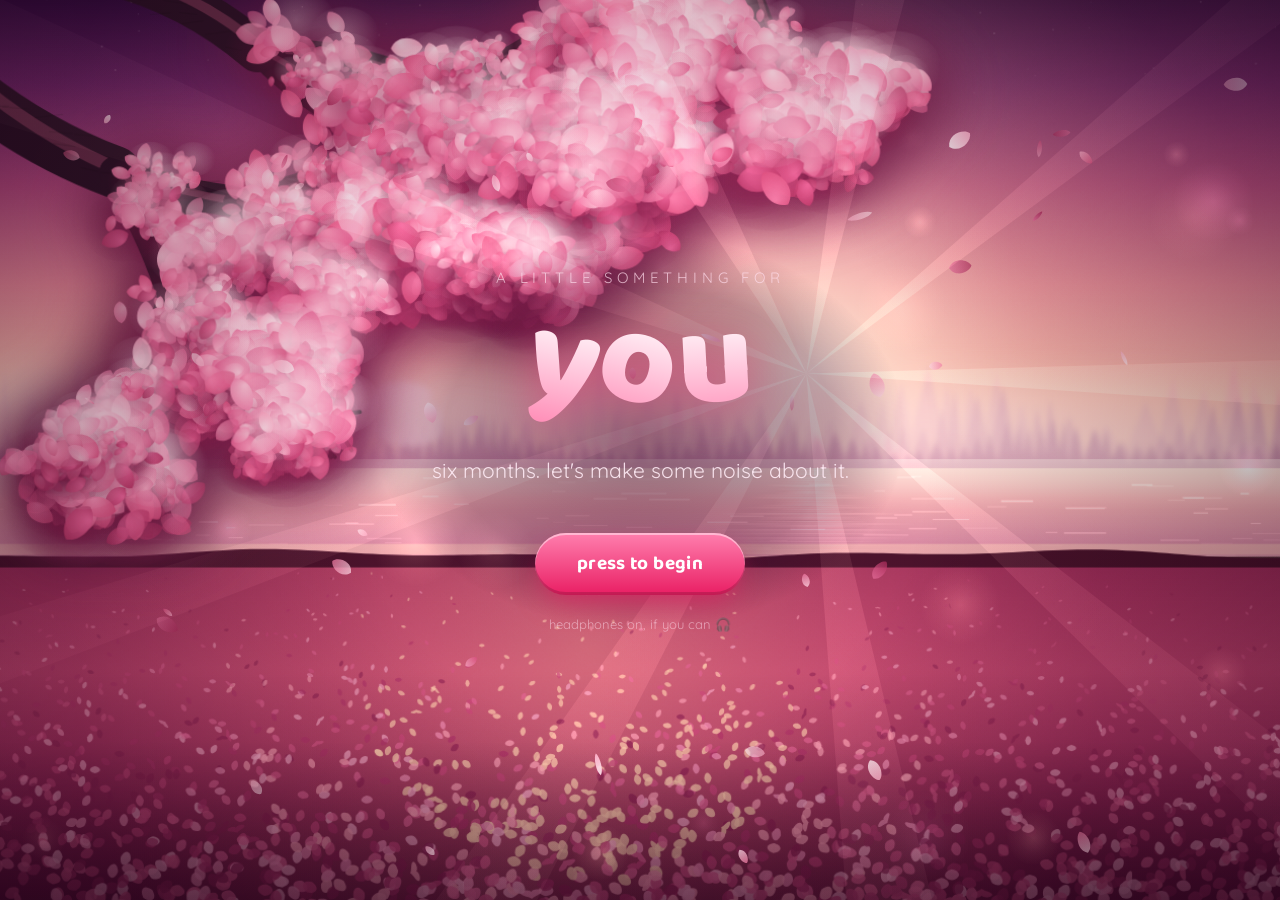
==== commit 86aac015: "five hearts to lose, a centred bow, gentler drops, seamless handoffs A real losing condition: misses" ====
--- a/index.html
+++ b/index.html
@@ -37,8 +37,10 @@
       <li><b>Hearts float in</b> and shrink toward the big heart in the middle.</li>
       <li><b>Click</b> (or hit <kbd>Space</kbd>) the exact moment a heart lands on it.</li>
       <li>Stay on the beat and the <b>love meter</b> fills.</li>
-      <li>The song <b>changes the rules</b> as it builds &mdash; tunnel, catch,
-          finale. Watch for the banners. 👀🎁</li>
+      <li>Misses cost one of your <b>five hearts</b> &mdash; lose them all and
+          the run's over. Combos win them back. 💔&rarr;💗</li>
+      <li>The song <b>changes the rules</b> as it builds &mdash; watch for
+          the banners. 👀🎁</li>
     </ol>
     <button id="btn-play" class="btn btn-primary"><span>i'm ready</span></button>
     <button id="btn-calibrate" class="btn btn-ghost btn-sm">audio feels off? calibrate &rarr;</button>
@@ -55,6 +57,7 @@
         <div class="meter-shine"></div>
       </div>
       <div class="meter-pct" id="meter-pct">0%</div>
+      <div class="hp" id="hp" aria-label="hearts left"></div>
     </div>
   </div>
 
--- a/style.css
+++ b/style.css
@@ -278,6 +278,30 @@
   text-shadow:0 1px 5px rgba(40,0,30,.95),0 0 14px rgba(40,0,30,.8);
 }
 
+/* --- the five hearts ---------------------------------------------------- */
+.hp{
+  margin-top:.45em;display:flex;justify-content:center;gap:.4em;
+  font-size:17px;line-height:1;
+}
+.hp span{
+  filter:drop-shadow(0 0 6px rgba(255,80,140,.9));
+  transition:transform .25s var(--ease-back),filter .25s ease,opacity .25s ease;
+}
+.hp span.off{
+  filter:grayscale(1) brightness(.55);
+  opacity:.45;transform:scale(.82);
+}
+.hp.hurt{animation:hpHurt .45s var(--ease-out)}
+@keyframes hpHurt{
+  0%{transform:translateX(0)}
+  20%{transform:translateX(-7px)}
+  45%{transform:translateX(6px)}
+  70%{transform:translateX(-3px)}
+  100%{transform:translateX(0)}
+}
+.hp.heal span:not(.off){animation:hpHeal .5s var(--ease-back)}
+@keyframes hpHeal{40%{transform:scale(1.35)}}
+
 .combo-wrap{
   position:absolute;left:50%;top:50%;
   transform:translate(-50%,-50%) translateY(clamp(150px,20vh,230px));
@@ -517,7 +541,9 @@
 
 /* --- the bow (2D overlay riding the float wrapper) --------------------- */
 .bow{
-  position:absolute;left:50.5%;top:-2px;
+  /* pinned where the gold strap crosses the lid's front edge — the 3D
+     rotateY pushes that point well left of the container midline */
+  position:absolute;left:65px;top:-36px;
   width:0;height:0;
   transform:translate(-50%,-50%);
   cursor:grab;z-index:6;
